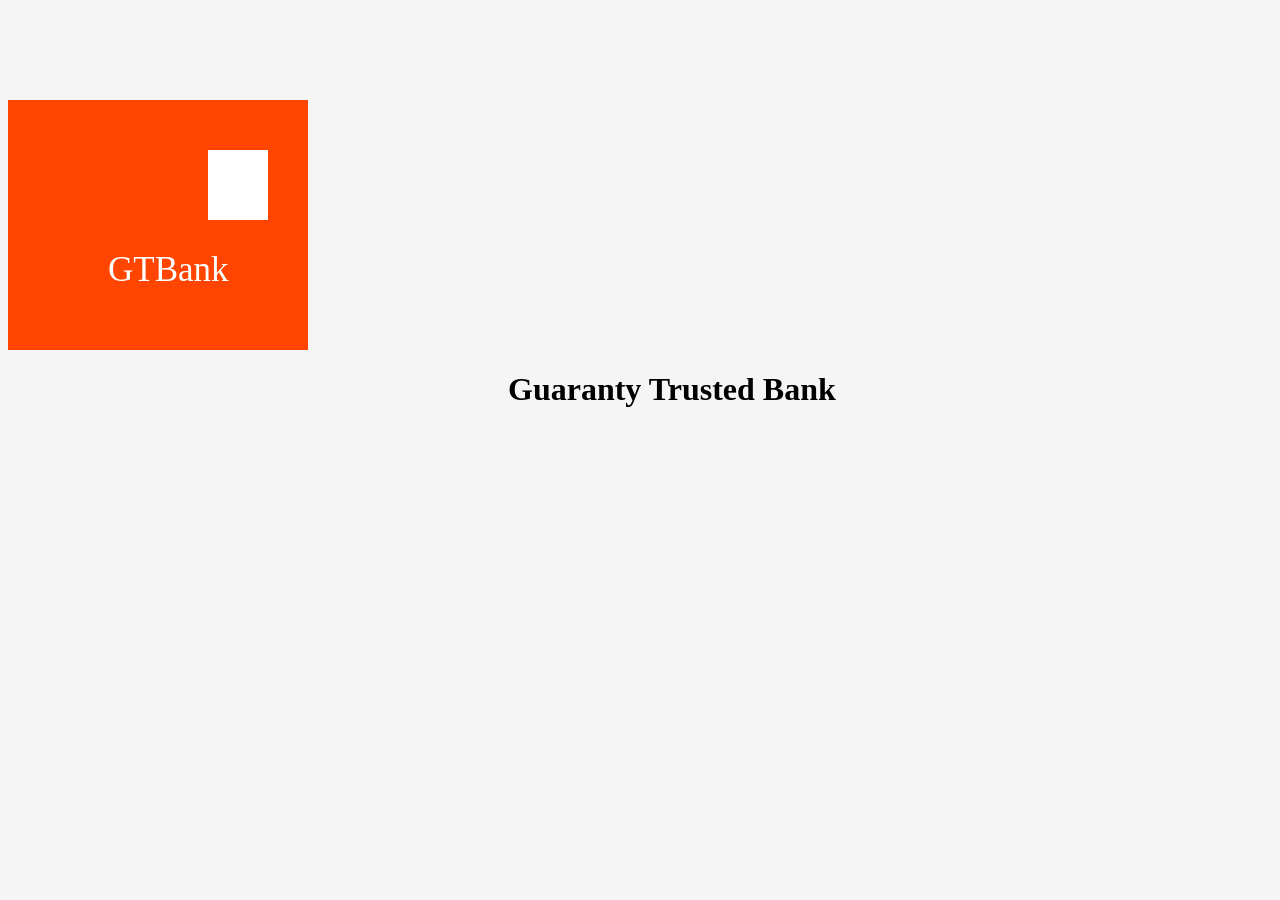
==== Gtbank/gtb.html @ 67ec6fc7 "renewed folder" ====
<!DOCTYPE html>
<html lang="en">
<head>
    <meta charset="UTF-8">
    <meta name="viewport" content="width=device-width, initial-scale=1.0">
    <title>GTBANK</title>
    <link rel="stylesheet" href="gtb.css">
</head>
<body class="gtbody">
    <div class="gtlogo">
    <div class="gtlogo2"></div>
    <SPAN class="gttext">GTBank</span>
    </div>
    <h1 class="gtmotto">Guaranty Trusted Bank</h1>
</body>
</html>
---- Gtbank/gtb.css ----
body{
    background-color: whitesmoke;
    
}
.gtlogo{
    position: relative;
background-color: orangered;
justify-self: center;
margin-top: 100px;
width: 300PX;
height: 250PX;
}
.gtlogo2{
    position: absolute;
margin: 50px 0px 0px 200px;
    width: 60px;
    height: 70px ;
    background-color: white;
}
.gttext{
    position: absolute;
    margin: 150px 0px 0px 100px;
    font-family: Georgia, 'Times New Roman', Times, serif;
    font-size: 35px;
    font-weight: 500;
    color: white;
}
.gtmotto{
    padding-left: 500px;
}
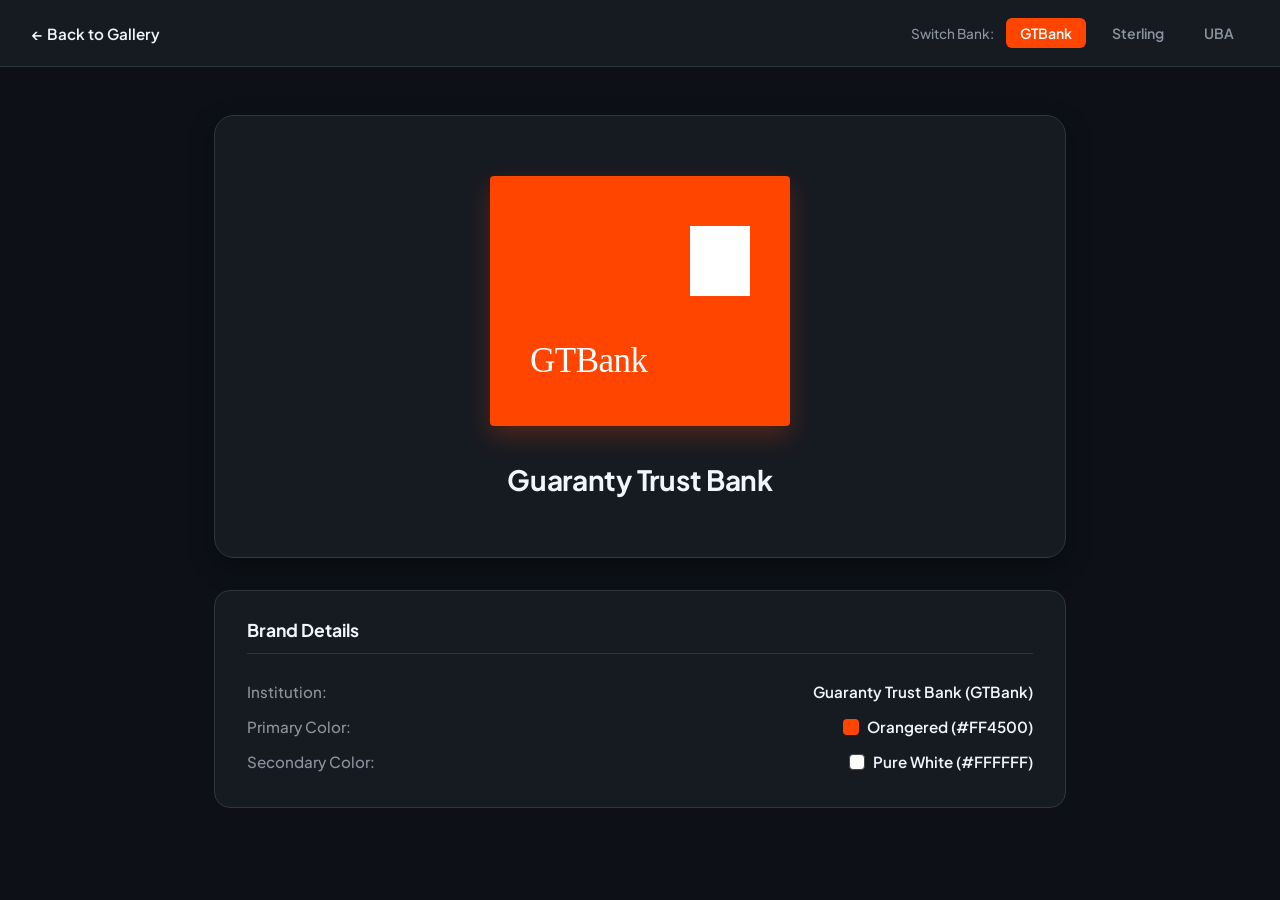
==== commit 14ec8193: "Refine and upgrade UI for Nigerian banks logo gallery - Modernize index.html with dark theme design " ====
--- a/Gtbank/gtb.html
+++ b/Gtbank/gtb.html
@@ -3,14 +3,49 @@
 <head>
     <meta charset="UTF-8">
     <meta name="viewport" content="width=device-width, initial-scale=1.0">
-    <title>GTBANK</title>
+    <title>GTBank Logo Showcase - Nigerian Banks Logo Gallery</title>
+    <link rel="preconnect" href="https://fonts.googleapis.com">
+    <link rel="preconnect" href="https://fonts.gstatic.com" crossorigin>
+    <link href="https://fonts.googleapis.com/css2?family=Plus+Jakarta+Sans:wght@400;500;600;700&display=swap" rel="stylesheet">
     <link rel="stylesheet" href="gtb.css">
 </head>
 <body class="gtbody">
-    <div class="gtlogo">
-    <div class="gtlogo2"></div>
-    <SPAN class="gttext">GTBank</span>
-    </div>
-    <h1 class="gtmotto">Guaranty Trusted Bank</h1>
+    <nav class="navbar">
+        <a href="../index.html" class="nav-back">&larr; Back to Gallery</a>
+        <div class="nav-switcher">
+            <span class="switcher-label">Switch Bank:</span>
+            <a href="gtb.html" class="nav-link active">GTBank</a>
+            <a href="../sterling/sterling.html" class="nav-link">Sterling</a>
+            <a href="../UBA/uba.html" class="nav-link">UBA</a>
+        </div>
+    </nav>
+
+    <main class="content-container">
+        <div class="showcase-card">
+            <div class="gtlogo">
+                <div class="gtlogo2"></div>
+                <span class="gttext">GTBank</span>
+            </div>
+            <h1 class="gtmotto">Guaranty Trust Bank</h1>
+        </div>
+
+        <div class="details-card">
+            <div class="details-section">
+                <h3>Brand Details</h3>
+                <div class="detail-row">
+                    <span class="detail-label">Institution:</span>
+                    <span class="detail-value">Guaranty Trust Bank (GTBank)</span>
+                </div>
+                <div class="detail-row">
+                    <span class="detail-label">Primary Color:</span>
+                    <span class="detail-value"><span class="color-swatch" style="background-color: orangered;"></span> Orangered (#FF4500)</span>
+                </div>
+                <div class="detail-row">
+                    <span class="detail-label">Secondary Color:</span>
+                    <span class="detail-value"><span class="color-swatch" style="background-color: #ffffff; border: 1px solid #444;"></span> Pure White (#FFFFFF)</span>
+                </div>
+            </div>
+        </div>
+    </main>
 </body>
-</html>
+</html>
--- a/Gtbank/gtb.css
+++ b/Gtbank/gtb.css
@@ -1,30 +1,188 @@
-body{
-    background-color: whitesmoke;
-    
+:root {
+    --bg-color: #0d1117;
+    --surface-color: #161b22;
+    --border-color: #30363d;
+    --text-primary: #f0f6fc;
+    --text-secondary: #8b949e;
+    --gtb-orange: orangered;
 }
-.gtlogo{
+
+* {
+    box-sizing: border-box;
+    margin: 0;
+    padding: 0;
+}
+
+body.gtbody {
+    background-color: var(--bg-color);
+    color: var(--text-primary);
+    font-family: 'Plus Jakarta Sans', -apple-system, BlinkMacSystemFont, sans-serif;
+    min-height: 100vh;
+    display: flex;
+    flex-direction: column;
+}
+
+/* Header Navbar */
+.navbar {
+    display: flex;
+    align-items: center;
+    justify-content: space-between;
+    padding: 18px 32px;
+    background-color: var(--surface-color);
+    border-bottom: 1px solid var(--border-color);
+}
+
+.nav-back {
+    color: var(--text-primary);
+    text-decoration: none;
+    font-weight: 600;
+    font-size: 0.95rem;
+    transition: color 0.2s ease;
+}
+
+.nav-back:hover {
+    color: var(--gtb-orange);
+}
+
+.nav-switcher {
+    display: flex;
+    align-items: center;
+    gap: 12px;
+}
+
+.switcher-label {
+    font-size: 0.85rem;
+    color: var(--text-secondary);
+    font-weight: 500;
+}
+
+.nav-link {
+    color: var(--text-secondary);
+    text-decoration: none;
+    padding: 6px 14px;
+    border-radius: 6px;
+    font-size: 0.88rem;
+    font-weight: 600;
+    transition: all 0.2s ease;
+}
+
+.nav-link:hover {
+    color: var(--text-primary);
+    background-color: rgba(255, 255, 255, 0.05);
+}
+
+.nav-link.active {
+    color: #ffffff;
+    background-color: var(--gtb-orange);
+}
+
+/* Main Content Layout */
+.content-container {
+    flex: 1;
+    max-width: 900px;
+    width: 100%;
+    margin: 0 auto;
+    padding: 48px 24px;
+    display: flex;
+    flex-direction: column;
+    align-items: center;
+    gap: 32px;
+}
+
+.showcase-card {
+    background-color: var(--surface-color);
+    border: 1px solid var(--border-color);
+    border-radius: 20px;
+    width: 100%;
+    padding: 60px 24px;
+    display: flex;
+    flex-direction: column;
+    align-items: center;
+    justify-content: center;
+    box-shadow: 0 8px 24px rgba(0, 0, 0, 0.4);
+}
+
+/* GTBank Logo Geometry */
+.gtlogo {
     position: relative;
-background-color: orangered;
-justify-self: center;
-margin-top: 100px;
-width: 300PX;
-height: 250PX;
+    background-color: var(--gtb-orange);
+    width: 300px;
+    height: 250px;
+    border-radius: 4px;
+    box-shadow: 0 10px 25px rgba(255, 69, 0, 0.25);
 }
-.gtlogo2{
+
+.gtlogo2 {
     position: absolute;
-margin: 50px 0px 0px 200px;
+    top: 50px;
+    right: 40px;
     width: 60px;
-    height: 70px ;
-    background-color: white;
+    height: 70px;
+    background-color: #ffffff;
 }
-.gttext{
+
+.gttext {
     position: absolute;
-    margin: 150px 0px 0px 100px;
+    bottom: 45px;
+    left: 40px;
     font-family: Georgia, 'Times New Roman', Times, serif;
     font-size: 35px;
     font-weight: 500;
-    color: white;
+    color: #ffffff;
+    letter-spacing: -0.5px;
 }
-.gtmotto{
-    padding-left: 500px;
+
+.gtmotto {
+    margin-top: 36px;
+    font-size: 1.75rem;
+    font-weight: 700;
+    color: var(--text-primary);
+    text-align: center;
+    letter-spacing: -0.01em;
+}
+
+/* Details Card */
+.details-card {
+    background-color: var(--surface-color);
+    border: 1px solid var(--border-color);
+    border-radius: 16px;
+    width: 100%;
+    padding: 28px 32px;
+}
+
+.details-section h3 {
+    font-size: 1.1rem;
+    font-weight: 700;
+    color: var(--text-primary);
+    margin-bottom: 20px;
+    border-bottom: 1px solid var(--border-color);
+    padding-bottom: 12px;
+}
+
+.detail-row {
+    display: flex;
+    align-items: center;
+    justify-content: space-between;
+    padding: 8px 0;
+    font-size: 0.95rem;
+}
+
+.detail-label {
+    color: var(--text-secondary);
+    font-weight: 500;
+}
+
+.detail-value {
+    color: var(--text-primary);
+    font-weight: 600;
+    display: flex;
+    align-items: center;
+    gap: 8px;
+}
+
+.color-swatch {
+    display: inline-block;
+    width: 16px;
+    height: 16px;
+    border-radius: 4px;
 }
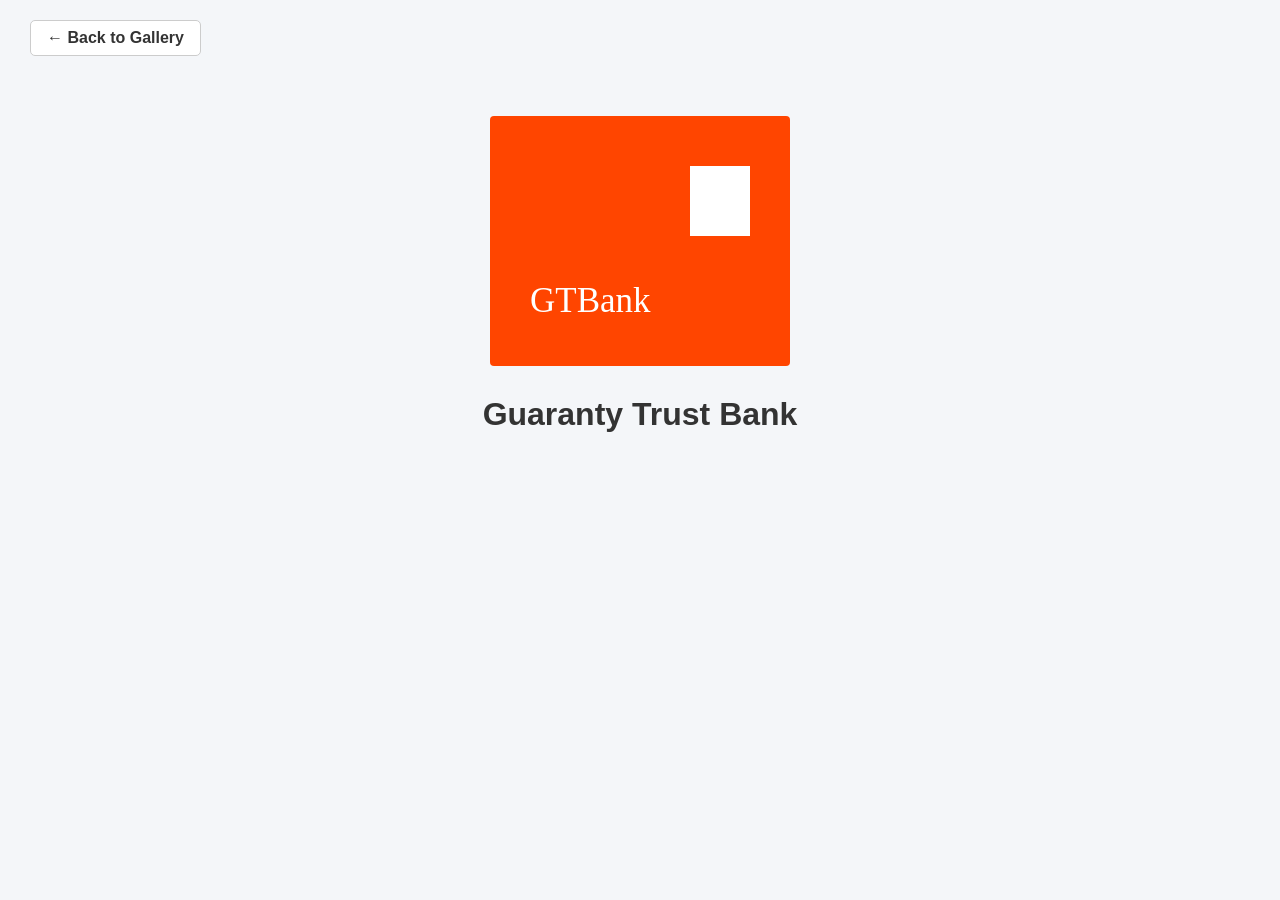
==== commit d614972d: "Refine bank logos gallery with clean, beginner-friendly HTML and CSS - Upgrade index.html with simpl" ====
--- a/Gtbank/gtb.html
+++ b/Gtbank/gtb.html
@@ -3,49 +3,20 @@
 <head>
     <meta charset="UTF-8">
     <meta name="viewport" content="width=device-width, initial-scale=1.0">
-    <title>GTBank Logo Showcase - Nigerian Banks Logo Gallery</title>
-    <link rel="preconnect" href="https://fonts.googleapis.com">
-    <link rel="preconnect" href="https://fonts.gstatic.com" crossorigin>
-    <link href="https://fonts.googleapis.com/css2?family=Plus+Jakarta+Sans:wght@400;500;600;700&display=swap" rel="stylesheet">
+    <title>GTBank Logo</title>
     <link rel="stylesheet" href="gtb.css">
 </head>
 <body class="gtbody">
-    <nav class="navbar">
-        <a href="../index.html" class="nav-back">&larr; Back to Gallery</a>
-        <div class="nav-switcher">
-            <span class="switcher-label">Switch Bank:</span>
-            <a href="gtb.html" class="nav-link active">GTBank</a>
-            <a href="../sterling/sterling.html" class="nav-link">Sterling</a>
-            <a href="../UBA/uba.html" class="nav-link">UBA</a>
+    <div class="top-nav">
+        <a href="../index.html" class="back-link">&larr; Back to Gallery</a>
+    </div>
+
+    <div class="main-container">
+        <div class="gtlogo">
+            <div class="gtlogo2"></div>
+            <span class="gttext">GTBank</span>
         </div>
-    </nav>
-
-    <main class="content-container">
-        <div class="showcase-card">
-            <div class="gtlogo">
-                <div class="gtlogo2"></div>
-                <span class="gttext">GTBank</span>
-            </div>
-            <h1 class="gtmotto">Guaranty Trust Bank</h1>
-        </div>
-
-        <div class="details-card">
-            <div class="details-section">
-                <h3>Brand Details</h3>
-                <div class="detail-row">
-                    <span class="detail-label">Institution:</span>
-                    <span class="detail-value">Guaranty Trust Bank (GTBank)</span>
-                </div>
-                <div class="detail-row">
-                    <span class="detail-label">Primary Color:</span>
-                    <span class="detail-value"><span class="color-swatch" style="background-color: orangered;"></span> Orangered (#FF4500)</span>
-                </div>
-                <div class="detail-row">
-                    <span class="detail-label">Secondary Color:</span>
-                    <span class="detail-value"><span class="color-swatch" style="background-color: #ffffff; border: 1px solid #444;"></span> Pure White (#FFFFFF)</span>
-                </div>
-            </div>
-        </div>
-    </main>
+        <h1 class="gtmotto">Guaranty Trust Bank</h1>
+    </div>
 </body>
 </html>
--- a/Gtbank/gtb.css
+++ b/Gtbank/gtb.css
@@ -1,12 +1,3 @@
-:root {
-    --bg-color: #0d1117;
-    --surface-color: #161b22;
-    --border-color: #30363d;
-    --text-primary: #f0f6fc;
-    --text-secondary: #8b949e;
-    --gtb-orange: orangered;
-}
-
 * {
     box-sizing: border-box;
     margin: 0;
@@ -14,102 +5,45 @@
 }
 
 body.gtbody {
-    background-color: var(--bg-color);
-    color: var(--text-primary);
-    font-family: 'Plus Jakarta Sans', -apple-system, BlinkMacSystemFont, sans-serif;
+    background-color: #f4f6f9;
+    font-family: Arial, Helvetica, sans-serif;
     min-height: 100vh;
-    display: flex;
-    flex-direction: column;
 }
 
-/* Header Navbar */
-.navbar {
-    display: flex;
-    align-items: center;
-    justify-content: space-between;
-    padding: 18px 32px;
-    background-color: var(--surface-color);
-    border-bottom: 1px solid var(--border-color);
+.top-nav {
+    padding: 20px 30px;
 }
 
-.nav-back {
-    color: var(--text-primary);
+.back-link {
+    display: inline-block;
+    color: #333333;
     text-decoration: none;
-    font-weight: 600;
-    font-size: 0.95rem;
-    transition: color 0.2s ease;
+    font-weight: bold;
+    font-size: 1rem;
+    padding: 8px 16px;
+    background-color: #ffffff;
+    border: 1px solid #cccccc;
+    border-radius: 5px;
 }
 
-.nav-back:hover {
-    color: var(--gtb-orange);
+.back-link:hover {
+    background-color: orangered;
+    color: #ffffff;
+    border-color: orangered;
 }
 
-.nav-switcher {
-    display: flex;
-    align-items: center;
-    gap: 12px;
+.main-container {
+    text-align: center;
+    margin-top: 40px;
 }
 
-.switcher-label {
-    font-size: 0.85rem;
-    color: var(--text-secondary);
-    font-weight: 500;
-}
-
-.nav-link {
-    color: var(--text-secondary);
-    text-decoration: none;
-    padding: 6px 14px;
-    border-radius: 6px;
-    font-size: 0.88rem;
-    font-weight: 600;
-    transition: all 0.2s ease;
-}
-
-.nav-link:hover {
-    color: var(--text-primary);
-    background-color: rgba(255, 255, 255, 0.05);
-}
-
-.nav-link.active {
-    color: #ffffff;
-    background-color: var(--gtb-orange);
-}
-
-/* Main Content Layout */
-.content-container {
-    flex: 1;
-    max-width: 900px;
-    width: 100%;
-    margin: 0 auto;
-    padding: 48px 24px;
-    display: flex;
-    flex-direction: column;
-    align-items: center;
-    gap: 32px;
-}
-
-.showcase-card {
-    background-color: var(--surface-color);
-    border: 1px solid var(--border-color);
-    border-radius: 20px;
-    width: 100%;
-    padding: 60px 24px;
-    display: flex;
-    flex-direction: column;
-    align-items: center;
-    justify-content: center;
-    box-shadow: 0 8px 24px rgba(0, 0, 0, 0.4);
-}
-
-/* GTBank Logo Geometry */
 .gtlogo {
     position: relative;
-    background-color: var(--gtb-orange);
+    background-color: orangered;
     width: 300px;
     height: 250px;
+    margin: 0 auto;
     border-radius: 4px;
-    box-shadow: 0 10px 25px rgba(255, 69, 0, 0.25);
 }
 
 .gtlogo2 {
@@ -118,7 +52,7 @@
     right: 40px;
     width: 60px;
     height: 70px;
-    background-color: #ffffff;
+    background-color: white;
 }
 
 .gttext {
@@ -128,61 +62,11 @@
     font-family: Georgia, 'Times New Roman', Times, serif;
     font-size: 35px;
     font-weight: 500;
-    color: #ffffff;
-    letter-spacing: -0.5px;
+    color: white;
 }
 
 .gtmotto {
-    margin-top: 36px;
-    font-size: 1.75rem;
-    font-weight: 700;
-    color: var(--text-primary);
-    text-align: center;
-    letter-spacing: -0.01em;
-}
-
-/* Details Card */
-.details-card {
-    background-color: var(--surface-color);
-    border: 1px solid var(--border-color);
-    border-radius: 16px;
-    width: 100%;
-    padding: 28px 32px;
-}
-
-.details-section h3 {
-    font-size: 1.1rem;
-    font-weight: 700;
-    color: var(--text-primary);
-    margin-bottom: 20px;
-    border-bottom: 1px solid var(--border-color);
-    padding-bottom: 12px;
-}
-
-.detail-row {
-    display: flex;
-    align-items: center;
-    justify-content: space-between;
-    padding: 8px 0;
-    font-size: 0.95rem;
-}
-
-.detail-label {
-    color: var(--text-secondary);
-    font-weight: 500;
-}
-
-.detail-value {
-    color: var(--text-primary);
-    font-weight: 600;
-    display: flex;
-    align-items: center;
-    gap: 8px;
-}
-
-.color-swatch {
-    display: inline-block;
-    width: 16px;
-    height: 16px;
-    border-radius: 4px;
+    margin-top: 30px;
+    font-size: 2rem;
+    color: #333333;
 }
